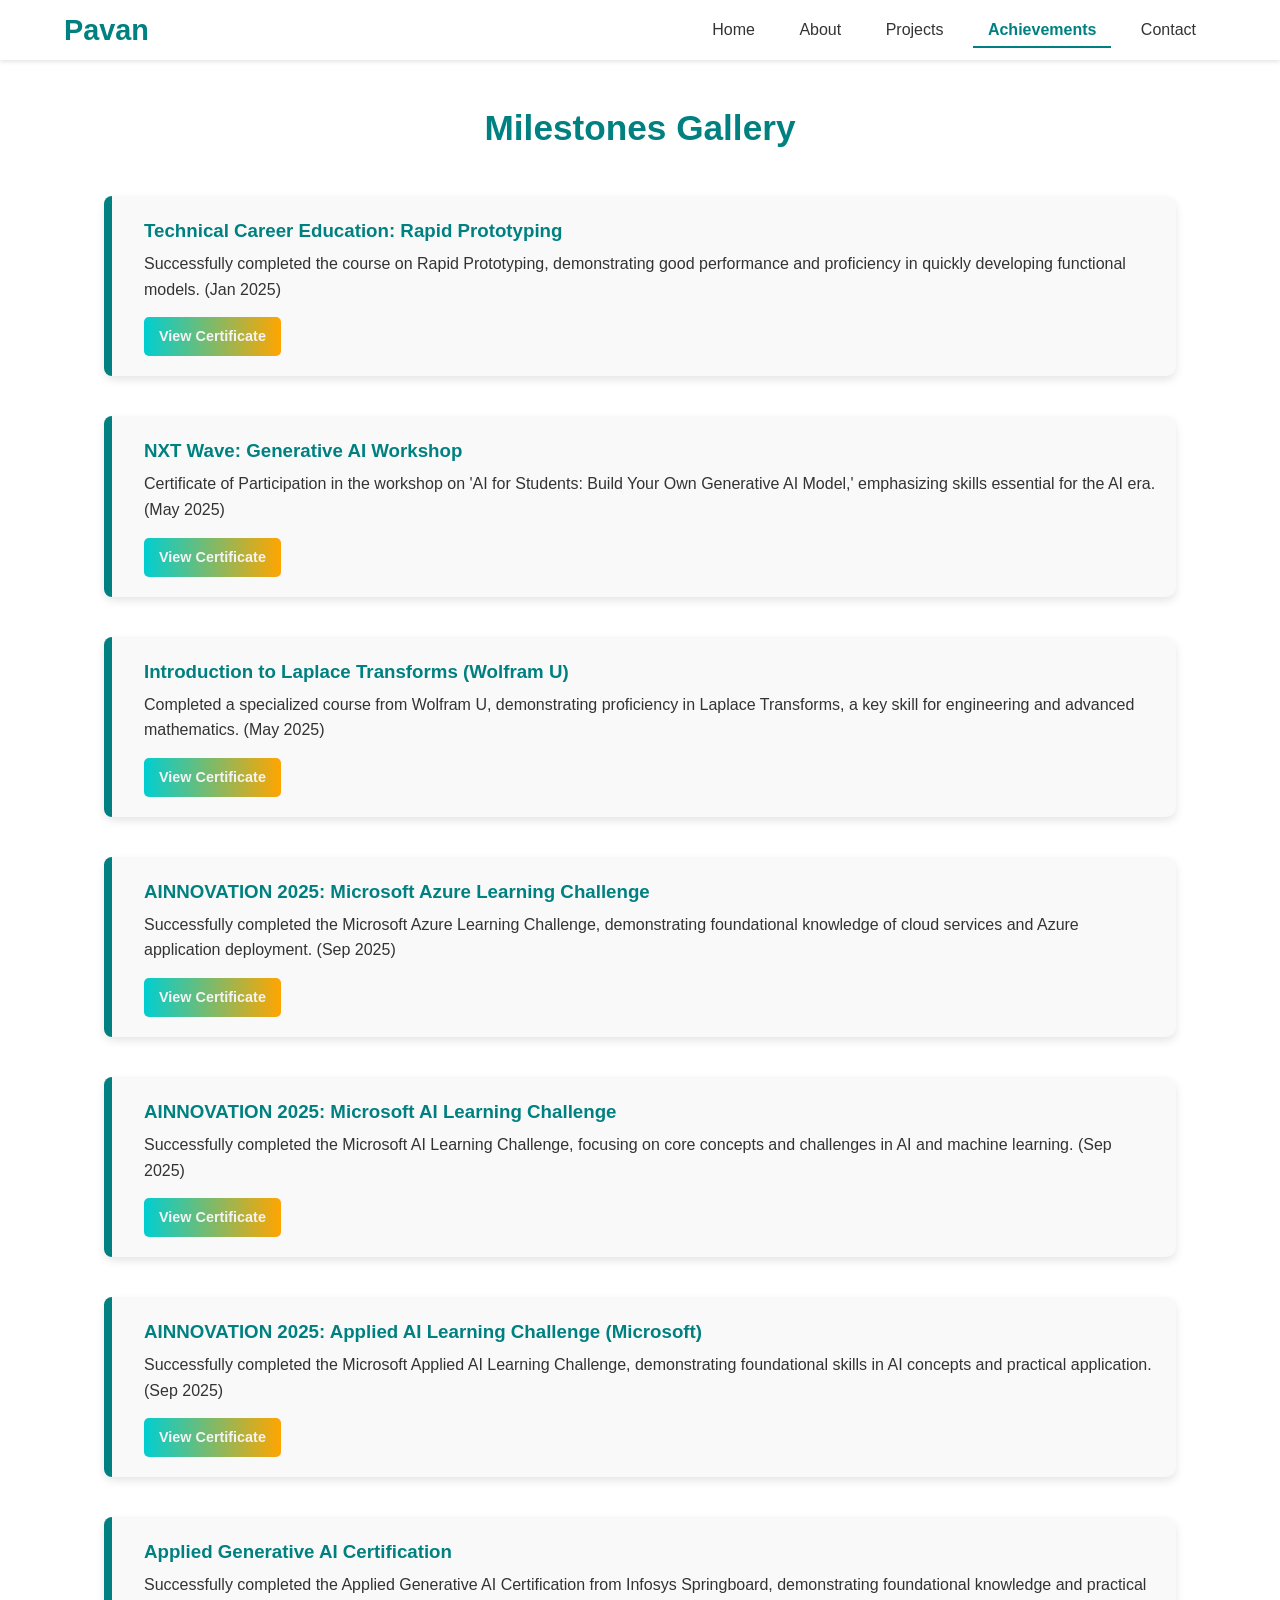
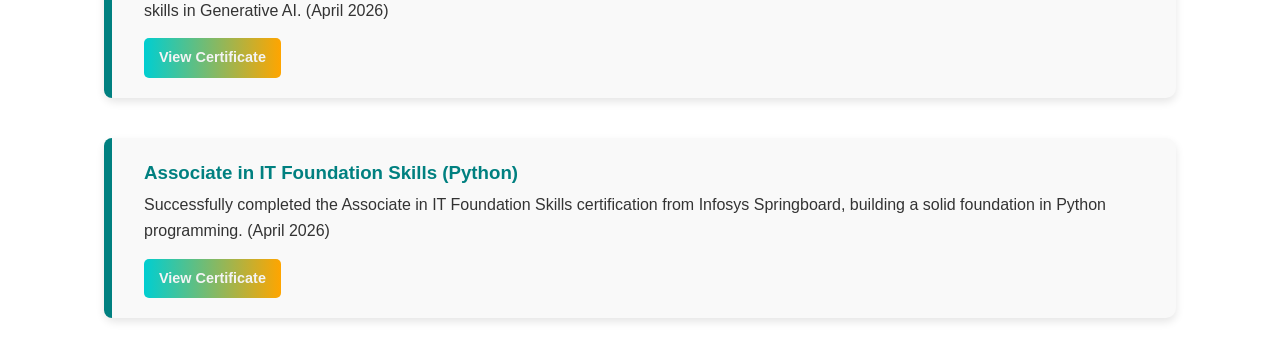
==== achievements.html @ 742b9ac3 "first commit" ====
<!DOCTYPE html>
<html lang="en">
<head>
    <meta charset="UTF-8">
    <meta name="viewport" content="width=device-width, initial-scale=1.0">
    <title>Pavan - Achievements</title>
    <link rel="stylesheet" href="styles.css">
</head>
<body>
    <header>
        <div class="logo">Pavan</div>
        <nav>
            <a href="index.html">Home</a>
            <a href="about.html">About</a>
            <a href="projects.html">Projects</a>
            <a href="achievements.html" class="active">Achievements</a>
            <a href="contact.html">Contact</a>
        </nav>
    </header>

    <main>
        <h2>Milestones Gallery</h2>

        <section class="achievements-list">

            <div class="achievement-card">
                <div class="achievement-content">
                    <h3>Technical Career Education: Rapid Prototyping</h3>
                    <p>Successfully completed the course on Rapid Prototyping, demonstrating good performance and proficiency in quickly developing functional models. (Jan 2025)</p>
                    <a href="images/skill lab completion certificate.jpg" target="_blank" class="btn" style="padding: 8px 15px; font-size: 0.9rem;">View Certificate</a>
                </div>
            </div>
            
            <div class="achievement-card">
                <div class="achievement-content">
                    <h3>NXT Wave: Generative AI Workshop</h3>
                    <p>Certificate of Participation in the workshop on 'AI for Students: Build Your Own Generative AI Model,' emphasizing skills essential for the AI era. (May 2025)</p>
                    <a href="images/next wave certificate.jpg" target="_blank" class="btn" style="padding: 8px 15px; font-size: 0.9rem;">View Certificate</a>
                </div>
            </div>
            
            <div class="achievement-card">
                <div class="achievement-content">
                    <h3>Introduction to Laplace Transforms (Wolfram U)</h3>
                    <p>Completed a specialized course from Wolfram U, demonstrating proficiency in Laplace Transforms, a key skill for engineering and advanced mathematics. (May 2025)</p>
                    <a href="images/Screenshot 2025-10-19 105306.png" target="_blank" class="btn" style="padding: 8px 15px; font-size: 0.9rem;">View Certificate</a>
                </div>
            </div>

            <div class="achievement-card">
                <div class="achievement-content">
                    <h3>AINNOVATION 2025: Microsoft Azure Learning Challenge</h3>
                    <p>Successfully completed the Microsoft Azure Learning Challenge, demonstrating foundational knowledge of cloud services and Azure application deployment. (Sep 2025)</p>
                    <a href="images/Screenshot 2025-10-19 105101.png" target="_blank" class="btn" style="padding: 8px 15px; font-size: 0.9rem;">View Certificate</a>
                </div>
            </div>
            
            <div class="achievement-card">
                <div class="achievement-content">
                    <h3>AINNOVATION 2025: Microsoft AI Learning Challenge</h3>
                    <p>Successfully completed the Microsoft AI Learning Challenge, focusing on core concepts and challenges in AI and machine learning. (Sep 2025)</p>
                    <a href="images/Screenshot 2025-10-19 105139.png" target="_blank" class="btn" style="padding: 8px 15px; font-size: 0.9rem;">View Certificate</a>
                </div>
            </div>

            <div class="achievement-card">
                <div class="achievement-content">
                    <h3>AINNOVATION 2025: Applied AI Learning Challenge (Microsoft)</h3>
                    <p>Successfully completed the Microsoft Applied AI Learning Challenge, demonstrating foundational skills in AI concepts and practical application. (Sep 2025)</p>
                    <a href="images/Screenshot 2025-10-19 105121.png" target="_blank" class="btn" style="padding: 8px 15px; font-size: 0.9rem;">View Certificate</a>
                </div>
            </div>
            <div class="achievement-card">
                <div class="achievement-content">
                    <h3>Applied Generative AI Certification</h3>
                    <p>Successfully completed the Applied Generative AI Certification from Infosys Springboard, demonstrating foundational knowledge and practical skills in Generative AI. (April 2026)</p>
                    <a href="images/Screenshot 2026-06-18 131021.png" target="_blank" class="btn" style="padding: 8px 15px; font-size: 0.9rem;">View Certificate</a>
                </div>
            </div>
            <div class="achievement-card">
                <div class="achievement-content">
                    <h3>Associate in IT Foundation Skills (Python)</h3>
                    <p>Successfully completed the Associate in IT Foundation Skills certification from Infosys Springboard, building a solid foundation in Python programming. (April 2026)</p>
                    <a href="images/Screenshot 2026-06-18 131438.png" target="_blank" class="btn" style="padding: 8px 15px; font-size: 0.9rem;">View Certificate</a>
                </div>
            </div>
        </section>
    </main>
</body>
</html>
---- styles.css ----
/* --- Global Stylesheet: styles.css --- */

/* 1. Root Variables for Easy Color Changes */
:root {
    --primary-color: #008080; /* Teal */
    --secondary-color: #FF8C00; /* Dark Orange/Gold */
    --gradient-start: #00CED1; /* Dark Cyan */
    --gradient-end: #FFA500; /* Orange */
    --text-dark: #333;
    --text-light: #f4f4f4;
    --background-light: #ffffff;
    --card-bg: #f9f9f9;
    --shadow-light: rgba(0, 0, 0, 0.1);
}

/* Base Reset and Typography */
* {
    margin: 0;
    padding: 0;
    box-sizing: border-box;
}

body {
    font-family: 'Segoe UI', Tahoma, Geneva, Verdana, sans-serif;
    line-height: 1.6;
    color: var(--text-dark);
    background-color: var(--background-light);
    padding-top: 60px; /* Space for fixed header */
}

/* 5. Entrance Animation Keyframes */
@keyframes fadeInSlideUp {
    from {
        opacity: 0;
        transform: translateY(20px);
    }
    to {
        opacity: 1;
        transform: translateY(0);
    }
}

/* 2. Header and Navigation (Required: Fixed Header) */
header {
    position: fixed;
    top: 0;
    width: 100%;
    background-color: var(--background-light);
    box-shadow: 0 2px 4px var(--shadow-light);
    display: flex;
    justify-content: space-between;
    align-items: center;
    padding: 10px 5%;
    height: 60px;
    z-index: 100; /* Keep it on top */
}

.logo {
    font-size: 1.8rem;
    font-weight: bold;
    color: var(--primary-color);
}

nav a {
    color: var(--text-dark);
    text-decoration: none;
    padding: 8px 15px;
    margin: 0 5px;
    transition: all 0.3s ease;
    border-bottom: 2px solid transparent; 
}

nav a:hover {
    color: var(--primary-color);
    border-bottom: 2px solid var(--primary-color);
}

nav a.active {
    color: var(--primary-color);
    border-bottom: 2px solid var(--primary-color);
    font-weight: 600;
}

/* 3. Main Content Layout (Applied Entrance Animation) */
main {
    padding: 40px 5%;
    max-width: 1200px;
    margin: 0 auto;
    /* Apply animation here */
    animation: fadeInSlideUp 0.8s ease-out both; 
}

h2 {
    text-align: center;
    margin-bottom: 40px;
    font-size: 2.2rem;
    color: var(--primary-color);
}

/* 4. Shared Button Styling (Required: Visible Reaction on Hover) */
.btn {
    display: inline-block;
    padding: 12px 25px;
    margin-top: 15px;
    border: none;
    border-radius: 5px;
    text-decoration: none;
    font-weight: 600;
    color: var(--text-light);
    background: linear-gradient(90deg, var(--gradient-start) 0%, var(--gradient-end) 100%);
    transition: transform 0.3s ease, box-shadow 0.3s ease;
    cursor: pointer;
}

.btn:hover {
    transform: translateY(-2px); /* Lift up */
    box-shadow: 0 8px 15px var(--shadow-light); 
}

/* --- About Page Styles --- */
.profile-story {
    display: flex;
    gap: 40px;
    align-items: flex-start;
    margin-bottom: 60px; /* Required: Clear, spacious boundary from skills grid */
}

.profile-image-container {
    position: relative; 
    flex-shrink: 0;
    width: 35%; /* Makes text column wider than image column */
}

.profile-image-container img {
    width: 100%;
    height: auto;
    border-radius: 10px;
}

/* Decorative Mark (Required: Fixed in position relative to image corner) */
.decorative-mark {
    position: absolute;
    top: -15px;
    right: -15px;
    width: 30px;
    height: 30px;
    background-color: var(--secondary-color);
    border-radius: 50%;
    box-shadow: 0 0 0 5px var(--background-light);
}

.story-text {
    flex-grow: 1;
}

/* Skills Grid (Required: Perfectly uniform grid, equal gaps) */
.skills-grid {
    display: grid;
    grid-template-columns: repeat(3, 1fr); /* 3 across */
    gap: 20px; 
    text-align: center;
}

.skill-tile {
    background-color: var(--card-bg);
    padding: 20px;
    border-radius: 8px;
    box-shadow: 0 2px 5px var(--shadow-light);
    font-weight: 500;
    color: var(--text-dark);
    transition: transform 0.2s ease, box-shadow 0.2s ease; /* Transition added */
}

/* NEW: Skill Tile Hover Animation */
.skill-tile:hover {
    transform: scale(1.05); /* Slight growth */
    box-shadow: 0 5px 10px rgba(0, 0, 0, 0.15); 
    cursor: pointer;
}


/* --- Projects Page Styles --- */
.projects-grid {
    display: grid;
    /* UPDATED: Ensures four cards fit nicely on larger screens (or wraps correctly) */
    grid-template-columns: repeat(auto-fit, minmax(250px, 1fr));
    gap: 30px;
}

/* Project Card (Required: Distinct box/card) */
.project-card {
    background-color: var(--card-bg);
    padding: 30px;
    border-radius: 10px;
    box-shadow: 0 4px 8px var(--shadow-light);
    text-align: center;
    transition: all 0.3s ease;
}

/* Project Card Hover Effect (Required: Visually lift up/deeper shadow) */
.project-card:hover {
    transform: translateY(-5px); 
    box-shadow: 0 10px 20px rgba(0, 0, 0, 0.2); 
}

.project-card h3 {
    margin-bottom: 10px;
    color: var(--primary-color);
}

/* Neatly stacked and separated by vertical empty space (Required) */
.project-card p {
    margin-bottom: 20px; 
    color: #666;
    font-size: 0.95rem;
}


/* --- Achievements Page Styles --- */
.achievements-list {
    display: flex;
    flex-direction: column;
    gap: 40px; /* Required: Large, equal empty spaces separating each card */
}

.achievement-card {
    display: flex;
    align-items: center;
    background-color: var(--card-bg);
    padding: 20px;
    border-radius: 10px;
    box-shadow: 0 4px 8px var(--shadow-light);
    position: relative;
    transition: box-shadow 0.3s ease;
}
/* Optional: Achievement Card Hover for polish */
.achievement-card:hover {
    box-shadow: 0 8px 16px rgba(0, 0, 0, 0.15);
}


/* Required: Continuous vertical band of color */
.achievement-card::before {
    content: '';
    position: absolute;
    left: 0;
    top: 0;
    bottom: 0;
    width: 8px;
    background-color: var(--primary-color);
    border-radius: 10px 0 0 10px;
}

.achievement-content {
    padding-left: 20px;
}

.achievement-content h3 {
    color: var(--primary-color);
    margin-bottom: 5px;
}

/* --- Contact Page Styles --- */
.contact-form-container {
    max-width: 600px;
    margin: 0 auto 50px auto; /* Required: Centered horizontally, clear separation below */
    padding: 30px;
    background-color: var(--card-bg);
    border-radius: 10px;
    box-shadow: 0 4px 8px var(--shadow-light);
}

.form-group {
    margin-bottom: 15px; /* Required: Small, consistent vertical gaps */
}

.form-group input, 
.form-group textarea {
    width: 100%;
    padding: 10px;
    border: 1px solid #ccc;
    border-radius: 5px;
    font-family: inherit;
}

/* Social Media Block (Required: Visually distinct and separated) */
.social-links {
    text-align: center;
    margin-top: 50px;
    padding-top: 30px;
    border-top: 1px solid #eee; /* Visual separator */
}

/* NEW: Wrapper for the clickable link around the social card (only for LinkedIn/GitHub) */
.social-link-card-link {
    text-decoration: none; /* Remove underline */
    color: inherit; /* Inherit the text color */
    display: inline-block; /* Allows layout next to each other */
}

/* Social Link Card Base Styles (Applied to all three cards) */
.social-link-card {
    /* Set display property here to ensure all three cards align horizontally */
    display: inline-block; 
    width: 200px;
    padding: 20px;
    /* Margin defined here handles spacing for all three */
    margin: 10px; 
    background-color: var(--background-light);
    border: 1px solid var(--gradient-start);
    border-radius: 8px;
    transition: all 0.3s;
    /* Added cursor pointer for visual feedback on all cards */
    cursor: pointer; 
}

/* NEW: Apply hover effect directly to the card (works for both <a> wrapped and simple <div> cards) */
.social-link-card:hover {
    box-shadow: 0 5px 10px var(--shadow-light);
    border-color: var(--gradient-end);
    transform: translateY(-2px); /* Subtle lift on social links too */
}


/* NEW: Success Message Alert Styling */
.message-sent-alert {
    display: none; /* Hidden by default, shown by JavaScript */
    max-width: 600px;
    margin: 20px auto;
    padding: 15px;
    text-align: center;
    font-weight: bold;
    font-size: 1.1rem;
    color: var(--text-light);
    background: var(--primary-color);
    border-radius: 8px;
    box-shadow: 0 4px 10px rgba(0, 128, 128, 0.3); 
    animation: fadeInSlideDown 0.5s ease-out; 
}

@keyframes fadeInSlideDown {
    from {
        opacity: 0;
        transform: translateY(-20px);
    }
    to {
        opacity: 1;
        transform: translateY(0);
    }
}


/* --- Media Queries for Mobile Responsiveness (Max Width 768px) --- */
@media (max-width: 768px) {
    
    /* Global */
    body {
        padding-top: 0; 
    }
    
    /* Header/Nav */
    header {
        position: static; 
        flex-direction: column; 
        height: auto;
        box-shadow: 0 2px 4px var(--shadow-light);
    }
    
    nav {
        flex-wrap: wrap; 
        margin-top: 5px;
        padding-bottom: 10px;
        width: 100%;
    }

    nav a {
        padding: 5px 10px;
        font-size: 0.9rem;
    }

    /* Home Page */
    .hero div[style*="display: flex"] {
        flex-direction: column; 
        text-align: center !important;
    }
    
    /* About Page */
    .profile-story {
        flex-direction: column; 
        gap: 20px;
    }
    
    .profile-image-container {
        width: 60%; 
        margin: 0 auto;
    }

    .skills-grid {
        grid-template-columns: repeat(2, 1fr); /* 2 columns on mobile */
        gap: 15px;
    }

    /* Projects Page */
    .projects-grid {
        grid-template-columns: 1fr; 
    }

    /* Contact Page */
    /* Ensure the social link wrapper and the card itself are full width on mobile */
    .social-link-card-link {
        width: 100%; 
        margin: 10px 0;
    }
    
    .social-link-card {
        width: 100%; 
        display: block; /* Force stacking on mobile */
    }
    
    /* General content padding */
    main {
        padding: 20px 3%;
    }
}
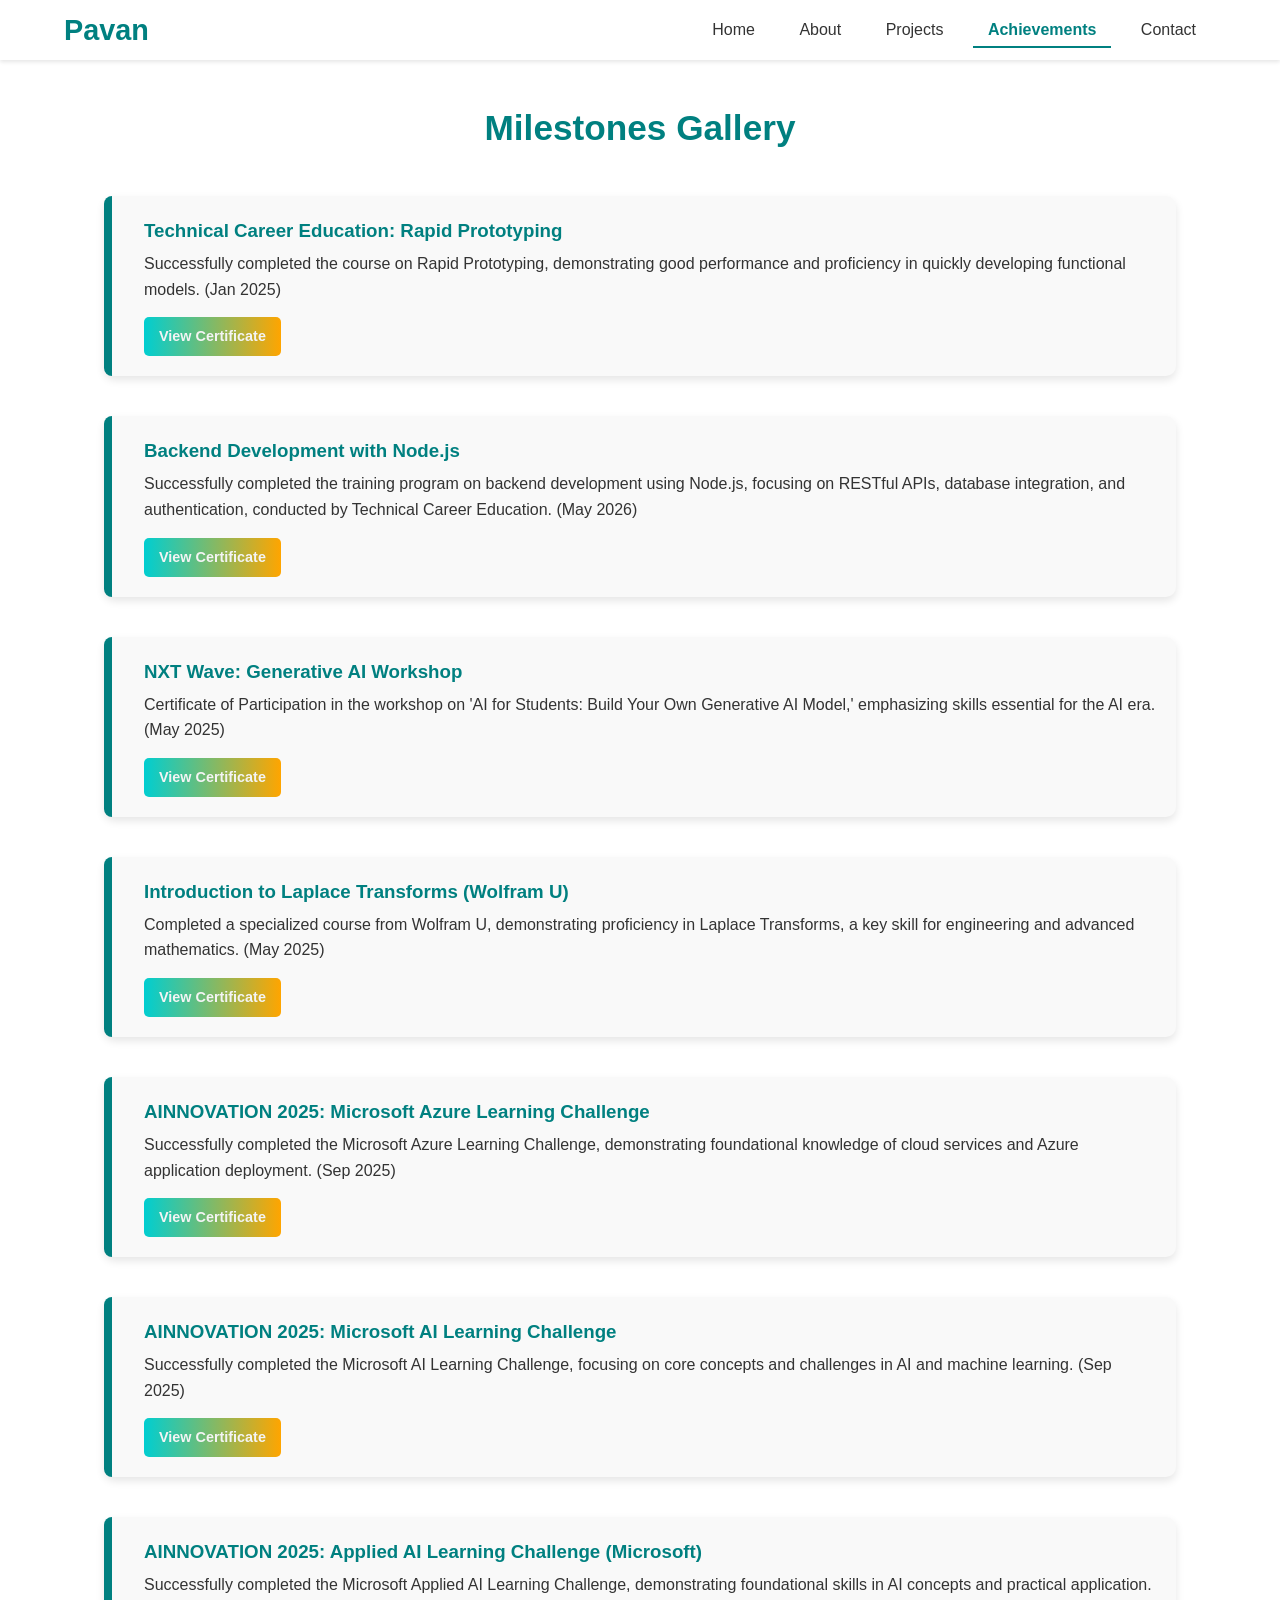
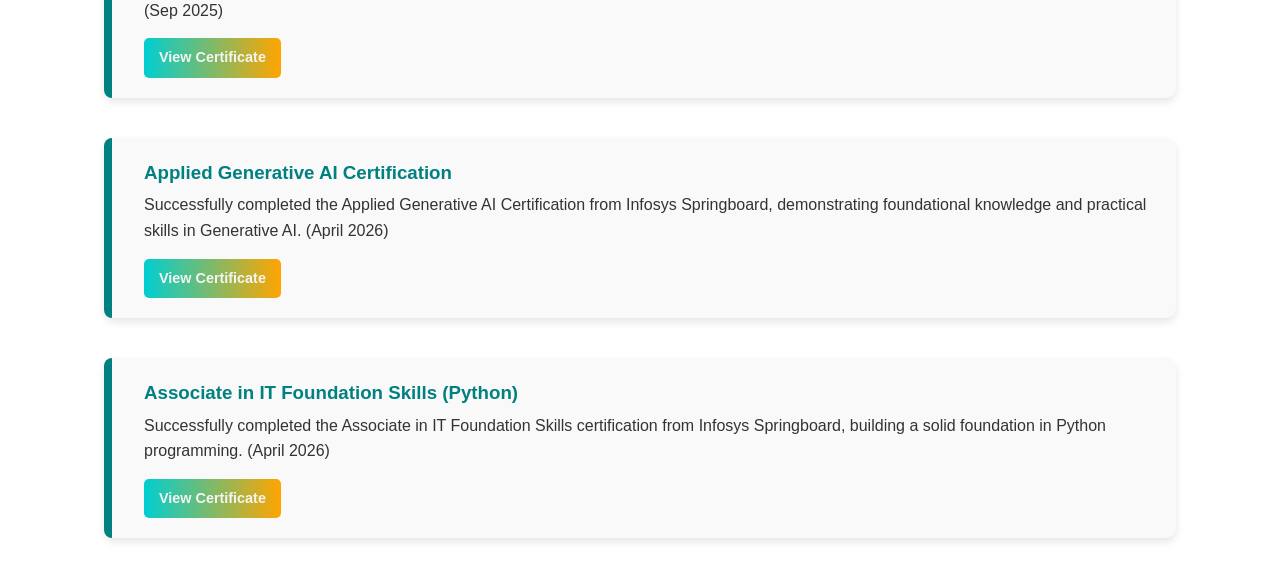
==== commit 4fa8f1f9: "first commit" ====
--- a/achievements.html
+++ b/achievements.html
@@ -28,6 +28,13 @@
                     <h3>Technical Career Education: Rapid Prototyping</h3>
                     <p>Successfully completed the course on Rapid Prototyping, demonstrating good performance and proficiency in quickly developing functional models. (Jan 2025)</p>
                     <a href="images/skill lab completion certificate.jpg" target="_blank" class="btn" style="padding: 8px 15px; font-size: 0.9rem;">View Certificate</a>
+                </div>
+            </div>
+            <div class="achievement-card">
+                <div class="achievement-content">
+                   <h3>Backend Development with Node.js</h3>
+                   <p>Successfully completed the training program on backend development using Node.js, focusing on RESTful APIs, database integration, and authentication, conducted by Technical Career Education. (May 2026)</p>
+                   <a href="images\Screenshot 2026-06-18 154024.png" target="_blank" class="btn" style="padding: 8px 15px; font-size: 0.9rem;">View Certificate</a>
                 </div>
             </div>
             
